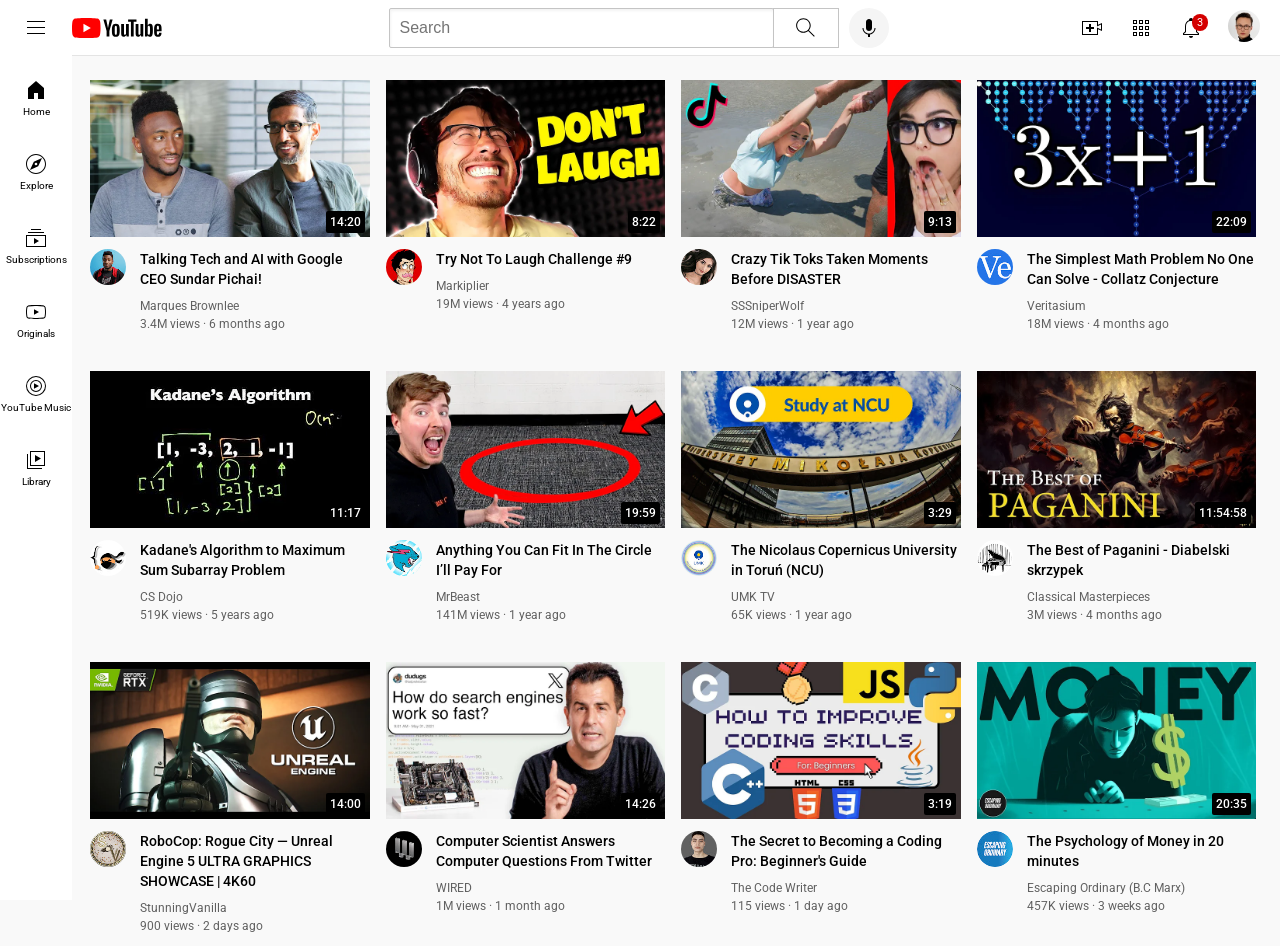
==== index.html @ 779883aa "adwd" ====
<!DOCTYPE html>
<html lang="en">
  <head>
    <meta charset="UTF-8" />
    <meta name="viewport" content="width=device-width, initial-scale=1.0" />
    <title>YouTube.com Clone</title>

    <link rel="preconnect" href="https://fonts.googleapis.com" />
    <link rel="preconnect" href="https://fonts.gstatic.com" crossorigin />
    <link
      href="https://fonts.googleapis.com/css2?family=Roboto:wght@400;500;700&display=swap"
      rel="stylesheet"
    />
    <link rel="stylesheet" type="text/css" href="styles/general.css"/>
    <link rel="stylesheet" type="text/css" href="styles/header.css"/>
    <link rel="stylesheet" type="text/css" href="styles/video.css"/>
    <link rel="stylesheet" type="text/css" href="styles/sidebar.css"/>
  </head>
  <body>
    <div class="header">
      <div class="left-section">
        <img class="hamburger-menu" src="icons/hamburger-menu.svg">
        <img class="youtube-logo" src="icons/youtube-logo.svg">
      </div>
      <div class="middle-section">
        <input class="search-bar" type="textbox" placeholder="Search" />
        <button class="search-button">
          <img class="search-icon" src="icons/search.svg">
          <div class="tooltip">Search</div>
        </button>
        <button class="voice-search-button">
          <img class="voice-search-icon" src="icons/voice-search-icon.svg">
          <div class="tooltip">Search with your voice</div>
        </button>
      </div>
      <div class="right-section">
        <div class="upload-icon-container">
          <img class="upload-icon" src="icons/upload.svg">
          <div class="tooltip">Create</div>
        </div>
        <div class="youtube-apps-container">
          <img class="youtube-apps-icon" src="icons/youtube-apps.svg">
          <div class="tooltip">YouTube apps</div>
        </div>
        <div class="notifications-icon-container">
          <div class="notification-incontainer">
            <img class="notification-icon" src="icons/notifications.svg">
            <div class="tooltip">Notifications</div>
          </div>
          <div class="notifications-count">3</div>
        </div>
        <a href="https://www.linkedin.com/in/albert-burkas/">
          <img class="current-user-picture" src="channel-pictures/my-profile-picture.jpg">
        </a>
      </div>
    </div>

    <div class="sidebar">
      <div class="sidebar-link">
        <img src="icons/home.svg">
        <div>Home</div>
      </div>
      <div class="sidebar-link">
        <img src="icons/explore.svg">
        <div>Explore</div>
      </div>
      <div class="sidebar-link">
        <img src="icons/subscriptions.svg">
        <div>Subscriptions</div>
      </div>
      <div class="sidebar-link">
        <img src="icons/originals.svg">
        <div>Originals</div>
      </div>
      <div class="sidebar-link">
        <img src="icons/youtube-music.svg">
        <div>YouTube Music</div>
      </div>
      <div class="sidebar-link">
        <img src="icons/library.svg">
        <div>Library</div>
      </div>
    </div>

    <div class="video-grid">
      <div class="video-preview">
        <div class="thumbnail-row">
          <a href="https://www.youtube.com/watch?v=n2RNcPRtAiY" target="_blank" class="video-title-link">
            <img class="thumbnail" src="./thumbnails/thumbnail-1.webp"/>
          </a>
          <div class="video-time">14:20</div>
        </div>
        <div class="video-info-grid">
          <div class="channel-picture">
            <img class="profile-picture" src="./channel-pictures/channel-1.jpeg"/>

            <div class="profile-tooltip">
              <img class="profile-picture-in-tooltip" src="./channel-pictures/channel-1.jpeg"/>
              <div>
                <div class="profile-name-tootlip">Marques Brownlee</div>
                <div class="profile-viewers-tooltip">15M subscribers</div>
              </div>
            </div>

          </div>
          <div class="video-info">
            <a href="https://www.youtube.com/watch?v=n2RNcPRtAiY" target="_blank" class="video-title-link">
              <p class="video-title">
                Talking Tech and AI with Google CEO Sundar Pichai!
              </p>
            </a>
            <p class="video-author">Marques Brownlee</p>
            <p class="video-stats">3.4M views &#183; 6 months ago</p>
          </div>
        </div>
      </div>
  
      <div class="video-preview">
        <div class="thumbnail-row">
          <a href="https://www.youtube.com/watch?v=mP0RAo9SKZk" target="_blank" class="video-title-link">
            <img class="thumbnail" src="/thumbnails/thumbnail-2.webp" />
          </a>
          <div class="video-time">8:22</div>
        </div>
        <div class="video-info-grid">
          <div class="channel-picture">
          <img class="profile-picture" src="/channel-pictures/channel-2.jpeg" ></img>

          <div class="profile-tooltip">
            <img class="profile-picture-in-tooltip" src="/channel-pictures/channel-2.jpeg" />
            <div>
              <div class="profile-name-tootlip">Markiplier</div>
              <div class="profile-viewers-tooltip">10M subscribers</div>
            </div>
          </div>

        </div>
          <div class="video-info">
            <a href="https://www.youtube.com/watch?v=mP0RAo9SKZk" target="_blank" class="video-title-link">
              <p class="video-title">
                Try Not To Laugh Challenge #9
              </p>
            </a>
            <p class="video-author">Markiplier</p>
            <p class="video-stats">19M views &#183; 4 years ago</p>
          </div>
        </div>
      </div>
  
      <div class="video-preview">
        <div class="thumbnail-row">
          <a href="https://www.youtube.com/watch?v=FgjPQQeTh1w" target="_blank" class="video-title-link">
            <img class="thumbnail" src="/thumbnails/thumbnail-3.webp" />
          </a>
          <div class="video-time">9:13</div>
        </div>
        <div class="video-info-grid">
          <div class="channel-picture">
            <img class="profile-picture" src="/channel-pictures/channel-3.jpeg" />

            <div class="profile-tooltip">
              <img class="profile-picture-in-tooltip" src="/channel-pictures/channel-3.jpeg" />
              <div>
                <div class="profile-name-tootlip">SSSniperWolf</div>
                <div class="profile-viewers-tooltip">5M subscribers</div>
              </div>
            </div>

          </div>
          <div class="video-info">
            <a href="https://www.youtube.com/watch?v=FgjPQQeTh1w" target="_blank" class="video-title-link">
              <p class="video-title">
                Crazy Tik Toks Taken Moments Before DISASTER
              </p>
            </a>
            <p class="video-author">SSSniperWolf</p>
            <p class="video-stats">12M views &#183; 1 year ago</p>
          </div>
        </div>
      </div>
  
      <div class="video-preview">
        <div class="thumbnail-row">
          <a href="https://www.youtube.com/watch?v=094y1Z2wpJg" target="_blank" class="video-title-link">
            <img class="thumbnail" src="/thumbnails/thumbnail-4.webp" />
          </a>
          <div class="video-time">22:09</div>
        </div>
        <div class="video-info-grid">
          <div class="channel-picture">
          <img class="profile-picture" src="/channel-pictures/channel-4.jpeg" ></img>

          <div class="profile-tooltip">
            <img class="profile-picture-in-tooltip" src="/channel-pictures/channel-4.jpeg" />
            <div>
              <div class="profile-name-tootlip">Veritasium</div>
              <div class="profile-viewers-tooltip">150M subscribers</div>
            </div>
          </div>

        </div>
          <div class="video-info">
            <a href="https://www.youtube.com/watch?v=094y1Z2wpJg" target="_blank" class="video-title-link">
              <p class="video-title">
                The Simplest Math Problem No One Can Solve - Collatz Conjecture
              </p>
            </a>
            <p class="video-author">Veritasium</p>
            <p class="video-stats">18M views &#183; 4 months ago</p>
          </div>
        </div>
      </div>
  
      <div class="video-preview">
        <div class="thumbnail-row">
          <a href="https://www.youtube.com/watch?v=86CQq3pKSUw" target="_blank" class="video-title-link">
            <img class="thumbnail" src="/thumbnails/thumbnail-5.webp" />
          </a>
          <div class="video-time">11:17</div>
        </div>
        <div class="video-info-grid">
          <div class="channel-picture">
            <img class="profile-picture" src="/channel-pictures/channel-5.jpeg" />

            <div class="profile-tooltip">
              <img class="profile-picture-in-tooltip" src="/channel-pictures/channel-5.jpeg" />
              <div>
                <div class="profile-name-tootlip">CS Dojo</div>
                <div class="profile-viewers-tooltip">1M subscribers</div>
              </div>
            </div>

          </div>
          <div class="video-info">
            <a href="https://www.youtube.com/watch?v=86CQq3pKSUw" target="_blank" class="video-title-link">
              <p class="video-title">
                Kadane's Algorithm to Maximum Sum Subarray Problem
              </p>
            </a>
            <p class="video-author">CS Dojo</p>
            <p class="video-stats">519K views &#183; 5 years ago</p>
          </div>
        </div>
      </div>
  
      <div class="video-preview">
        <div class="thumbnail-row">
          <a href="https://www.youtube.com/watch?v=yXWw0_UfSFg" target="_blank" class="video-title-link">
            <img class="thumbnail" src="/thumbnails/thumbnail-6.webp" />
          </a>
          <div class="video-time">19:59</div>
        </div>
        <div class="video-info-grid">
          <div class="channel-picture">
          <img class="profile-picture" src="/channel-pictures/channel-6.jpeg" ></img>

          <div class="profile-tooltip">
            <img class="profile-picture-in-tooltip" src="/channel-pictures/channel-6.jpeg" />
            <div>
              <div class="profile-name-tootlip">MrBeast</div>
              <div class="profile-viewers-tooltip">100M subscribers</div>
            </div>
          </div>

        </div>
          <div class="video-info">
            <a href="https://www.youtube.com/watch?v=yXWw0_UfSFg" target="_blank" class="video-title-link">
              <p class="video-title">
                Anything You Can Fit In The Circle I’ll Pay For
              </p>
            </a>
            <p class="video-author">MrBeast</p>
            <p class="video-stats">141M views &#183; 1 year ago</p>
          </div>
        </div>
      </div>
      
      <div class="video-preview">
        <div class="thumbnail-row">
          <a href="https://www.youtube.com/watch?v=UY3FBoRcEzM" target="_blank" class="video-title-link">
            <img class="thumbnail" src="/thumbnails/thumbnail-7.webp" />
          </a>
          <div class="video-time">3:29</div>
        </div>
        <div class="video-info-grid">
          <div class="channel-picture">
          <img class="profile-picture" src="/channel-pictures/channel-7.jpeg" ></img>

          <div class="profile-tooltip">
            <img class="profile-picture-in-tooltip" src="/channel-pictures/channel-7.jpeg" />
            <div>
              <div class="profile-name-tootlip">UMK TV</div>
              <div class="profile-viewers-tooltip">4.96K subscribers</div>
            </div>
          </div>

        </div>
          <div class="video-info">
            <a href="https://www.youtube.com/watch?v=yXWw0_UfSFg" target="_blank" class="video-title-link">
              <p class="video-title">
                The Nicolaus Copernicus University in Toruń (NCU)
              </p>
            </a>
            <p class="video-author">UMK TV</p>
            <p class="video-stats">65K views &#183; 1 year ago</p>
          </div>
        </div>
      </div>

      <div class="video-preview">
        <div class="thumbnail-row">
          <a href="https://www.youtube.com/watch?v=leIK1aUOF-Q" target="_blank" class="video-title-link">
            <img class="thumbnail" src="/thumbnails/thumbnail-8.webp" />
          </a>
          <div class="video-time">11:54:58</div>
        </div>
        <div class="video-info-grid">
          <div class="channel-picture">
          <img class="profile-picture" src="/channel-pictures/channel-8.jpeg" ></img>

          <div class="profile-tooltip">
            <img class="profile-picture-in-tooltip" src="/channel-pictures/channel-8.jpeg" />
            <div>
              <div class="profile-name-tootlip">Classical Masterpieces</div>
              <div class="profile-viewers-tooltip">175K subscribers</div>
            </div>
          </div>

        </div>
          <div class="video-info">
            <a href="https://www.youtube.com/watch?v=yXWw0_UfSFg" target="_blank" class="video-title-link">
              <p class="video-title">
                The Best of Paganini - Diabelski skrzypek
              </p>
            </a>
            <p class="video-author">Classical Masterpieces</p>
            <p class="video-stats">3M views &#183; 4 months ago</p>
          </div>
        </div>
      </div>

      <div class="video-preview">
        <div class="thumbnail-row">
          <a href="https://www.youtube.com/watch?v=aVVzvedMS9Q" target="_blank" class="video-title-link">
            <img class="thumbnail" src="/thumbnails/thumbnail-9.webp" />
          </a>
          <div class="video-time">14:00</div>
        </div>
        <div class="video-info-grid">
          <div class="channel-picture">
          <img class="profile-picture" src="/channel-pictures/channel-9.jpeg" ></img>

          <div class="profile-tooltip">
            <img class="profile-picture-in-tooltip" src="/channel-pictures/channel-9.jpeg" />
            <div>
              <div class="profile-name-tootlip">StunningVanilla</div>
              <div class="profile-viewers-tooltip">153 subscribers</div>
            </div>
          </div>

        </div>
          <div class="video-info">
            <a href="https://www.youtube.com/watch?v=yXWw0_UfSFg" target="_blank" class="video-title-link">
              <p class="video-title">
                RoboCop: Rogue City — Unreal Engine 5 ULTRA GRAPHICS SHOWCASE | 4K60
              </p>
            </a>
            <p class="video-author">StunningVanilla</p>
            <p class="video-stats">900 views &#183; 2 days ago</p>
          </div>
        </div>
      </div>

      <div class="video-preview">
        <div class="thumbnail-row">
          <a href="https://www.youtube.com/watch?v=QUNrBEhvXWQ" target="_blank" class="video-title-link">
            <img class="thumbnail" src="/thumbnails/thumbnail-10.webp" />
          </a>
          <div class="video-time">14:26</div>
        </div>
        <div class="video-info-grid">
          <div class="channel-picture">
          <img class="profile-picture" src="/channel-pictures/channel-10.jpeg" ></img>

          <div class="profile-tooltip">
            <img class="profile-picture-in-tooltip" src="/channel-pictures/channel-10.jpeg" />
            <div>
              <div class="profile-name-tootlip">WIRED</div>
              <div class="profile-viewers-tooltip">10,6 mln subscribers</div>
            </div>
          </div>

        </div>
          <div class="video-info">
            <a href="https://www.youtube.com/watch?v=yXWw0_UfSFg" target="_blank" class="video-title-link">
              <p class="video-title">
                Computer Scientist Answers Computer Questions From Twitter
              </p>
            </a>
            <p class="video-author">WIRED</p>
            <p class="video-stats">1M views &#183; 1 month ago</p>
          </div>
        </div>
      </div>

      <div class="video-preview">
        <div class="thumbnail-row">
          <a href="https://www.youtube.com/watch?v=jiCdhe3nKGI" target="_blank" class="video-title-link">
            <img class="thumbnail" src="/thumbnails/thumbnail-11.webp" />
          </a>
          <div class="video-time">3:19</div>
        </div>
        <div class="video-info-grid">
          <div class="channel-picture">
          <img class="profile-picture" src="/channel-pictures/channel-11.jpeg" ></img>

          <div class="profile-tooltip">
            <img class="profile-picture-in-tooltip" src="/channel-pictures/channel-11.jpeg" />
            <div>
              <div class="profile-name-tootlip">The Code Writer</div>
              <div class="profile-viewers-tooltip">49 subscribers</div>
            </div>
          </div>

        </div>
          <div class="video-info">
            <a href="https://www.youtube.com/watch?v=yXWw0_UfSFg" target="_blank" class="video-title-link">
              <p class="video-title">
                The Secret to Becoming a Coding Pro: Beginner's Guide
              </p>
            </a>
            <p class="video-author">The Code Writer</p>
            <p class="video-stats">115 views &#183; 1 day ago</p>
          </div>
        </div>
      </div>

      <div class="video-preview">
        <div class="thumbnail-row">
          <a href="https://www.youtube.com/watch?v=_5ecgEXLoCA" target="_blank" class="video-title-link">
            <img class="thumbnail" src="/thumbnails/thumbnail-12.webp" />
          </a>
          <div class="video-time">20:35</div>
        </div>
        <div class="video-info-grid">
          <div class="channel-picture">
          <img class="profile-picture" src="/channel-pictures/channel-12.jpeg" ></img>

          <div class="profile-tooltip">
            <img class="profile-picture-in-tooltip" src="/channel-pictures/channel-12.jpeg" />
            <div>
              <div class="profile-name-tootlip">Escaping Ordinary (B.C Marx)</div>
              <div class="profile-viewers-tooltip">1,07M subscribers</div>
            </div>
          </div>

        </div>
          <div class="video-info">
            <a href="https://www.youtube.com/watch?v=yXWw0_UfSFg" target="_blank" class="video-title-link">
              <p class="video-title">
                The Psychology of Money in 20 minutes
              </p>
            </a>
            <p class="video-author">Escaping Ordinary (B.C Marx)</p>
            <p class="video-stats">457K views &#183; 3 weeks ago</p>
          </div>
        </div>
      </div>

    </div>
  </body>
</html>
---- styles/general.css ----
p {
  margin-top: 0;
  margin-bottom: 0;
}
body {
  margin: 0;
  padding-top: 80px;
  padding-left: 90px;
  padding-right: 24px;
  background-color: rgb(249, 249, 249);
  font-family: Roboto, Arial;
}
---- styles/header.css ----
.header {
  height: 55px;
  display: flex;
  flex-direction: row;
  justify-content: space-between;
  position: fixed;
  top: 0;
  left: 0;
  right: 0;

  background-color: white;
  border-bottom-width: 1px;
  border-bottom-style: solid;
  border-bottom-color: rgb(228, 228, 228);

  z-index: 100;
}

.left-section {
  display: flex;
  align-items: center;
}

.hamburger-menu {
  height: 24px;
  margin-left: 24px;
  margin-right: 24px;
}

.youtube-logo {
  height: 20px;
}

.middle-section {
  flex: 1;
  margin-left: 70px;
  margin-right: 35px;
  max-width: 500px;
  display: flex;
  align-items: center;
}

.search-bar {
  flex: 1;
  height: 36px;
  padding-left: 10px;
  font-size: 16px;
  border: 1px solid rgb(196, 196, 196);
  border-radius: 2px;
  box-shadow: inset 1px 2px 3px rgba(0, 0, 0, 0.05);
  width: 0;
}

.search-bar::placeholder {
  font-size: 16px;
}

.search-button {
  height: 40px;
  width: 66px;
  background-color: white;
  border-width: 1px;
  border-style: solid;
  border-color: rgb(196, 196, 196);
  margin-left: -1px;
  margin-right: 10px;
  transition: 0.1s;
}

.search-button:hover {
  background-color: rgb(240, 240, 240);
}

.search-button,
.voice-search-button,
.upload-icon-container,
.youtube-apps-container,
.notification-incontainer {
  display: flex;
  position: relative;
  justify-content: center;
  align-items: center;
  cursor: pointer;
}

.search-button .tooltip,
.voice-search-button .tooltip,
.upload-icon-container .tooltip,
.youtube-apps-container .tooltip,
.notification-incontainer .tooltip {
  font-family: Roboto, Arial;
  position: absolute;
  background-color: grey;
  color: white;
  padding-top: 4px;
  padding-bottom: 4px;
  padding-left: 8px;
  padding-right: 8px;
  border-radius: 2px;
  font-size: 12px;
  bottom: -30px;
  opacity: 0;
  transition: opacity 0.15s;
  pointer-events: none;
  white-space: nowrap;
}

.search-button:hover .tooltip,
.voice-search-button:hover .tooltip,
.upload-icon-container:hover .tooltip,
.youtube-apps-container:hover .tooltip,
.notification-incontainer:hover .tooltip {
  opacity: 1;
}

.search-icon {
  height: 25px;
}

.voice-search-button {
  height: 40px;
  width: 40px;
  border-radius: 20px;
  border: none;
  background-color: rgb(245, 245, 245);
}

.voice-search-icon {
  height: 24px;
}

.right-section {
  width: 180px;
  display: flex;
  align-items: center;
  justify-content: space-between;
  margin-right: 20px;
  flex-shrink: 0;
}

.upload-icon {
  height: 24px;
}

.youtube-apps-icon {
  height: 24px;
}

.notification-icon {
  height: 24px;
}

.notifications-icon-container {
  position: relative;
}

.notifications-count {
  position: absolute;
  top: -2px;
  right: -5px;
  background-color: rgb(212, 0, 0);
  color: white;
  font-family: Roboto, Arial;
  font-size: 11px;
  padding-left: 5px;
  padding-right: 5px;
  padding-top: 2px;
  padding-bottom: 2px;
  border-radius: 10px;
}

.current-user-picture {
  height: 32px;
  border-radius: 16px;
  cursor: pointer;
}

.channel-picture {
  position: relative;
  display: inline-block;
}

.channel-picture:hover .profile-tooltip {
  opacity: 1;
}

.profile-tooltip {
  padding-top: 10px;
  padding-bottom: 10px;
  padding-left: 12px;
  padding-right: 12px;
  position: absolute;
  display: flex;
  width: 200px;
  align-items: center;
  background-color: white;
  box-shadow: 2px 3px 10px rgba(0, 0, 0, 0.15);
  border-radius: 6px;
  opacity: 0;
  pointer-events: none;
  transition: opacity 0.15s;
}

.profile-picture-in-tooltip {
  height: 55px;
  width: 55px;
  object-fit: cover;
  border-radius: 28px;
  margin-right: 8px;
}

.profile-name-tootlip {
  font-family: Roboto, Arial;
  font-weight: bold;
  font-size: 15px;
  margin-bottom: 3px;
}

.profile-viewers-tooltip {
  font-family: Roboto, Arial;
  color: rgb(97, 97, 97);
  font-size: 13px;
}
---- styles/video.css ----
.thumbnail {
  width: 100%;
}

.video-title {
  margin-top: 0;
  font-size: 14px;
  font-weight: 500;
  line-height: 20px;
  margin-bottom: 10px;
}

.video-info-grid {
  display: grid;
  grid-template-columns: 50px 1fr;
}

.profile-picture {
  width: 36px;
  border-radius: 50px;
}

.thumbnail-row {
  margin-bottom: 8px;
  position: relative;
}

.video-author,
.video-stats {
  font-size: 12px;
  color: rgb(96, 96, 96);
}
.video-author {
  margin-bottom: 4px;
}
.video-grid {
  display: grid;
  grid-template-columns: 1fr 1fr 1fr;
  column-gap: 16px;
  row-gap: 40px;
}

@media (max-width: 750px) {
  .video-grid {
    grid-template-columns: 1fr 1fr;
  }
}

@media (min-width: 751px) and (max-width: 999px) {
  .video-grid {
    grid-template-columns: 1fr 1fr 1fr;
  }
}

@media (min-width: 1000px) {
  .video-grid {
    grid-template-columns: 1fr 1fr 1fr 1fr;
  }
}

.video-time {
  background-color: black;
  color: white;
  position: absolute;
  bottom: 8px;
  right: 5px;
  font-size: 12px;
  font-weight: 500;
  padding: 4px;
  border-radius: 2px;
}

.video-title-link {
  text-decoration: none;
  color: black;
}
---- styles/sidebar.css ----
.sidebar {
  position: fixed;
  left: 0;
  bottom: 0;
  top: 55px;
  background-color: white;
  width: 72px;
  z-index: 200;
  padding-top: 5px;
}

.sidebar-link {
  height: 74px;
  display: flex;
  justify-content: center;
  align-items: center;
  flex-direction: column;
  cursor: pointer;
}

.sidebar-link:hover {
  background-color: rgb(228, 228, 228);
}

.sidebar-link img {
  height: 24px;
  margin-bottom: 4px;
}

.sidebar-link div {
  font-size: 10px;
}
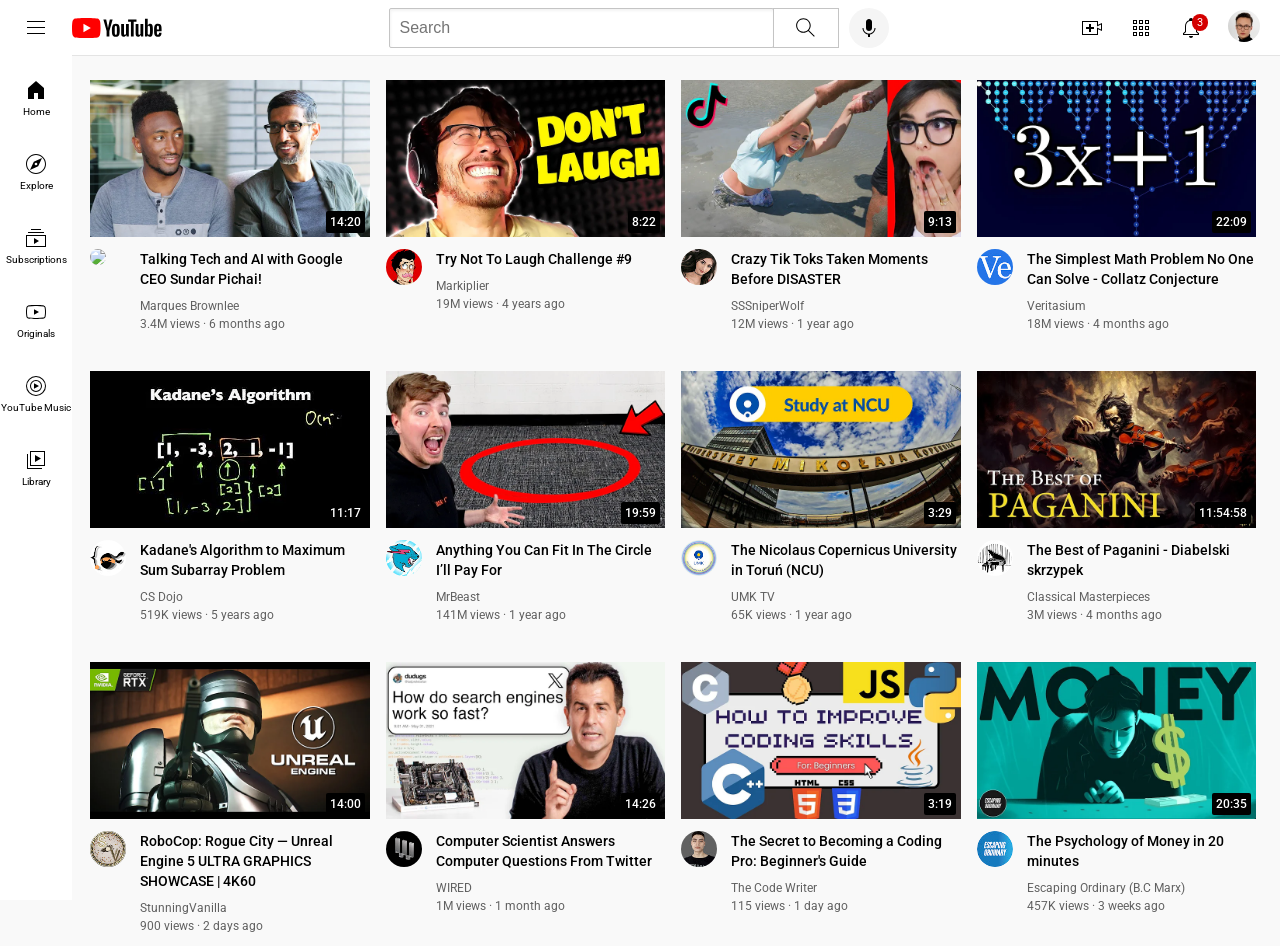
==== commit cd681505: "Update index.html" ====
--- a/index.html
+++ b/index.html
@@ -92,7 +92,7 @@
         </div>
         <div class="video-info-grid">
           <div class="channel-picture">
-            <img class="profile-picture" src="./channel-pictures/channel-1.jpeg"/>
+            <img class="profile-picture" src="./channel-pictures/channel-1.JPEG"/>
 
             <div class="profile-tooltip">
               <img class="profile-picture-in-tooltip" src="./channel-pictures/channel-1.jpeg"/>
@@ -118,7 +118,7 @@
       <div class="video-preview">
         <div class="thumbnail-row">
           <a href="https://www.youtube.com/watch?v=mP0RAo9SKZk" target="_blank" class="video-title-link">
-            <img class="thumbnail" src="/thumbnails/thumbnail-2.webp" />
+            <img class="thumbnail" src="./thumbnails/thumbnail-2.webp" />
           </a>
           <div class="video-time">8:22</div>
         </div>
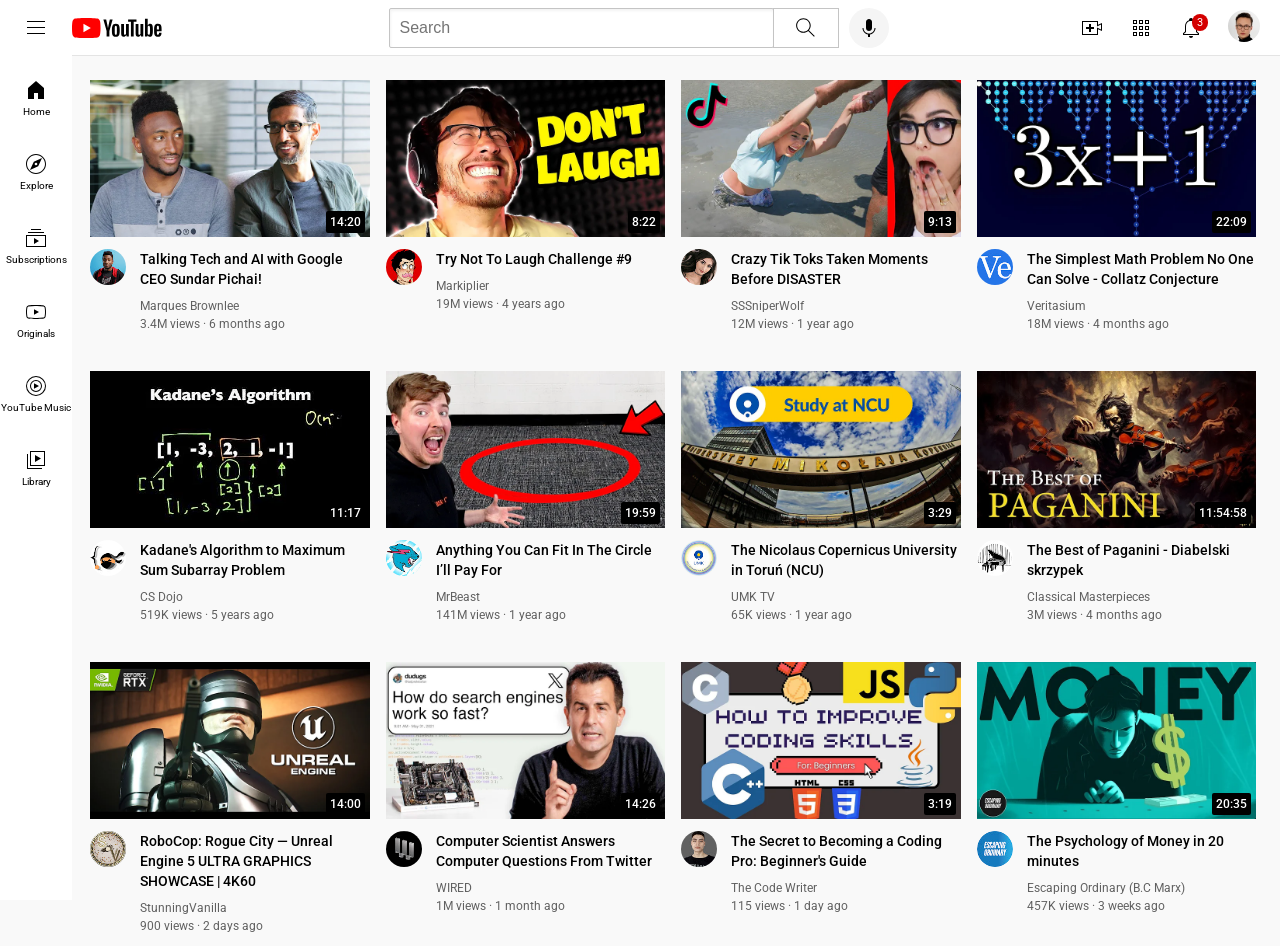
==== commit 9fa0e0ef: "added / before src" ====
--- a/index.html
+++ b/index.html
@@ -92,7 +92,7 @@
         </div>
         <div class="video-info-grid">
           <div class="channel-picture">
-            <img class="profile-picture" src="./channel-pictures/channel-1.JPEG"/>
+            <img class="profile-picture" src="./channel-pictures/channel-1.jpeg"/>
 
             <div class="profile-tooltip">
               <img class="profile-picture-in-tooltip" src="./channel-pictures/channel-1.jpeg"/>
@@ -124,10 +124,10 @@
         </div>
         <div class="video-info-grid">
           <div class="channel-picture">
-          <img class="profile-picture" src="/channel-pictures/channel-2.jpeg" ></img>
-
-          <div class="profile-tooltip">
-            <img class="profile-picture-in-tooltip" src="/channel-pictures/channel-2.jpeg" />
+          <img class="profile-picture" src="./channel-pictures/channel-2.jpeg" ></img>
+
+          <div class="profile-tooltip">
+            <img class="profile-picture-in-tooltip" src="./channel-pictures/channel-2.jpeg" />
             <div>
               <div class="profile-name-tootlip">Markiplier</div>
               <div class="profile-viewers-tooltip">10M subscribers</div>
@@ -150,16 +150,16 @@
       <div class="video-preview">
         <div class="thumbnail-row">
           <a href="https://www.youtube.com/watch?v=FgjPQQeTh1w" target="_blank" class="video-title-link">
-            <img class="thumbnail" src="/thumbnails/thumbnail-3.webp" />
+            <img class="thumbnail" src="./thumbnails/thumbnail-3.webp" />
           </a>
           <div class="video-time">9:13</div>
         </div>
         <div class="video-info-grid">
           <div class="channel-picture">
-            <img class="profile-picture" src="/channel-pictures/channel-3.jpeg" />
+            <img class="profile-picture" src="./channel-pictures/channel-3.jpeg" />
 
             <div class="profile-tooltip">
-              <img class="profile-picture-in-tooltip" src="/channel-pictures/channel-3.jpeg" />
+              <img class="profile-picture-in-tooltip" src="./channel-pictures/channel-3.jpeg" />
               <div>
                 <div class="profile-name-tootlip">SSSniperWolf</div>
                 <div class="profile-viewers-tooltip">5M subscribers</div>
@@ -182,16 +182,16 @@
       <div class="video-preview">
         <div class="thumbnail-row">
           <a href="https://www.youtube.com/watch?v=094y1Z2wpJg" target="_blank" class="video-title-link">
-            <img class="thumbnail" src="/thumbnails/thumbnail-4.webp" />
+            <img class="thumbnail" src="./thumbnails/thumbnail-4.webp" />
           </a>
           <div class="video-time">22:09</div>
         </div>
         <div class="video-info-grid">
           <div class="channel-picture">
-          <img class="profile-picture" src="/channel-pictures/channel-4.jpeg" ></img>
-
-          <div class="profile-tooltip">
-            <img class="profile-picture-in-tooltip" src="/channel-pictures/channel-4.jpeg" />
+          <img class="profile-picture" src="./channel-pictures/channel-4.jpeg" ></img>
+
+          <div class="profile-tooltip">
+            <img class="profile-picture-in-tooltip" src="./channel-pictures/channel-4.jpeg" />
             <div>
               <div class="profile-name-tootlip">Veritasium</div>
               <div class="profile-viewers-tooltip">150M subscribers</div>
@@ -214,16 +214,16 @@
       <div class="video-preview">
         <div class="thumbnail-row">
           <a href="https://www.youtube.com/watch?v=86CQq3pKSUw" target="_blank" class="video-title-link">
-            <img class="thumbnail" src="/thumbnails/thumbnail-5.webp" />
+            <img class="thumbnail" src="./thumbnails/thumbnail-5.webp" />
           </a>
           <div class="video-time">11:17</div>
         </div>
         <div class="video-info-grid">
           <div class="channel-picture">
-            <img class="profile-picture" src="/channel-pictures/channel-5.jpeg" />
+            <img class="profile-picture" src="./channel-pictures/channel-5.jpeg" />
 
             <div class="profile-tooltip">
-              <img class="profile-picture-in-tooltip" src="/channel-pictures/channel-5.jpeg" />
+              <img class="profile-picture-in-tooltip" src="./channel-pictures/channel-5.jpeg" />
               <div>
                 <div class="profile-name-tootlip">CS Dojo</div>
                 <div class="profile-viewers-tooltip">1M subscribers</div>
@@ -252,10 +252,10 @@
         </div>
         <div class="video-info-grid">
           <div class="channel-picture">
-          <img class="profile-picture" src="/channel-pictures/channel-6.jpeg" ></img>
-
-          <div class="profile-tooltip">
-            <img class="profile-picture-in-tooltip" src="/channel-pictures/channel-6.jpeg" />
+          <img class="profile-picture" src="./channel-pictures/channel-6.jpeg" ></img>
+
+          <div class="profile-tooltip">
+            <img class="profile-picture-in-tooltip" src="./channel-pictures/channel-6.jpeg" />
             <div>
               <div class="profile-name-tootlip">MrBeast</div>
               <div class="profile-viewers-tooltip">100M subscribers</div>
@@ -278,16 +278,16 @@
       <div class="video-preview">
         <div class="thumbnail-row">
           <a href="https://www.youtube.com/watch?v=UY3FBoRcEzM" target="_blank" class="video-title-link">
-            <img class="thumbnail" src="/thumbnails/thumbnail-7.webp" />
+            <img class="thumbnail" src="./thumbnails/thumbnail-7.webp" />
           </a>
           <div class="video-time">3:29</div>
         </div>
         <div class="video-info-grid">
           <div class="channel-picture">
-          <img class="profile-picture" src="/channel-pictures/channel-7.jpeg" ></img>
-
-          <div class="profile-tooltip">
-            <img class="profile-picture-in-tooltip" src="/channel-pictures/channel-7.jpeg" />
+          <img class="profile-picture" src="./channel-pictures/channel-7.jpeg" ></img>
+
+          <div class="profile-tooltip">
+            <img class="profile-picture-in-tooltip" src="./channel-pictures/channel-7.jpeg" />
             <div>
               <div class="profile-name-tootlip">UMK TV</div>
               <div class="profile-viewers-tooltip">4.96K subscribers</div>
@@ -310,16 +310,16 @@
       <div class="video-preview">
         <div class="thumbnail-row">
           <a href="https://www.youtube.com/watch?v=leIK1aUOF-Q" target="_blank" class="video-title-link">
-            <img class="thumbnail" src="/thumbnails/thumbnail-8.webp" />
+            <img class="thumbnail" src="./thumbnails/thumbnail-8.webp" />
           </a>
           <div class="video-time">11:54:58</div>
         </div>
         <div class="video-info-grid">
           <div class="channel-picture">
-          <img class="profile-picture" src="/channel-pictures/channel-8.jpeg" ></img>
-
-          <div class="profile-tooltip">
-            <img class="profile-picture-in-tooltip" src="/channel-pictures/channel-8.jpeg" />
+          <img class="profile-picture" src="./channel-pictures/channel-8.jpeg" ></img>
+
+          <div class="profile-tooltip">
+            <img class="profile-picture-in-tooltip" src="./channel-pictures/channel-8.jpeg" />
             <div>
               <div class="profile-name-tootlip">Classical Masterpieces</div>
               <div class="profile-viewers-tooltip">175K subscribers</div>
@@ -342,16 +342,16 @@
       <div class="video-preview">
         <div class="thumbnail-row">
           <a href="https://www.youtube.com/watch?v=aVVzvedMS9Q" target="_blank" class="video-title-link">
-            <img class="thumbnail" src="/thumbnails/thumbnail-9.webp" />
+            <img class="thumbnail" src="./thumbnails/thumbnail-9.webp" />
           </a>
           <div class="video-time">14:00</div>
         </div>
         <div class="video-info-grid">
           <div class="channel-picture">
-          <img class="profile-picture" src="/channel-pictures/channel-9.jpeg" ></img>
-
-          <div class="profile-tooltip">
-            <img class="profile-picture-in-tooltip" src="/channel-pictures/channel-9.jpeg" />
+          <img class="profile-picture" src="./channel-pictures/channel-9.jpeg" ></img>
+
+          <div class="profile-tooltip">
+            <img class="profile-picture-in-tooltip" src="./channel-pictures/channel-9.jpeg" />
             <div>
               <div class="profile-name-tootlip">StunningVanilla</div>
               <div class="profile-viewers-tooltip">153 subscribers</div>
@@ -374,16 +374,16 @@
       <div class="video-preview">
         <div class="thumbnail-row">
           <a href="https://www.youtube.com/watch?v=QUNrBEhvXWQ" target="_blank" class="video-title-link">
-            <img class="thumbnail" src="/thumbnails/thumbnail-10.webp" />
+            <img class="thumbnail" src="./thumbnails/thumbnail-10.webp" />
           </a>
           <div class="video-time">14:26</div>
         </div>
         <div class="video-info-grid">
           <div class="channel-picture">
-          <img class="profile-picture" src="/channel-pictures/channel-10.jpeg" ></img>
-
-          <div class="profile-tooltip">
-            <img class="profile-picture-in-tooltip" src="/channel-pictures/channel-10.jpeg" />
+          <img class="profile-picture" src="./channel-pictures/channel-10.jpeg" ></img>
+
+          <div class="profile-tooltip">
+            <img class="profile-picture-in-tooltip" src="./channel-pictures/channel-10.jpeg" />
             <div>
               <div class="profile-name-tootlip">WIRED</div>
               <div class="profile-viewers-tooltip">10,6 mln subscribers</div>
@@ -406,16 +406,16 @@
       <div class="video-preview">
         <div class="thumbnail-row">
           <a href="https://www.youtube.com/watch?v=jiCdhe3nKGI" target="_blank" class="video-title-link">
-            <img class="thumbnail" src="/thumbnails/thumbnail-11.webp" />
+            <img class="thumbnail" src="./thumbnails/thumbnail-11.webp" />
           </a>
           <div class="video-time">3:19</div>
         </div>
         <div class="video-info-grid">
           <div class="channel-picture">
-          <img class="profile-picture" src="/channel-pictures/channel-11.jpeg" ></img>
-
-          <div class="profile-tooltip">
-            <img class="profile-picture-in-tooltip" src="/channel-pictures/channel-11.jpeg" />
+          <img class="profile-picture" src="./channel-pictures/channel-11.jpeg" ></img>
+
+          <div class="profile-tooltip">
+            <img class="profile-picture-in-tooltip" src="./channel-pictures/channel-11.jpeg" />
             <div>
               <div class="profile-name-tootlip">The Code Writer</div>
               <div class="profile-viewers-tooltip">49 subscribers</div>
@@ -438,16 +438,16 @@
       <div class="video-preview">
         <div class="thumbnail-row">
           <a href="https://www.youtube.com/watch?v=_5ecgEXLoCA" target="_blank" class="video-title-link">
-            <img class="thumbnail" src="/thumbnails/thumbnail-12.webp" />
+            <img class="thumbnail" src="./thumbnails/thumbnail-12.webp" />
           </a>
           <div class="video-time">20:35</div>
         </div>
         <div class="video-info-grid">
           <div class="channel-picture">
-          <img class="profile-picture" src="/channel-pictures/channel-12.jpeg" ></img>
-
-          <div class="profile-tooltip">
-            <img class="profile-picture-in-tooltip" src="/channel-pictures/channel-12.jpeg" />
+          <img class="profile-picture" src="./channel-pictures/channel-12.jpeg" ></img>
+
+          <div class="profile-tooltip">
+            <img class="profile-picture-in-tooltip" src="./channel-pictures/channel-12.jpeg" />
             <div>
               <div class="profile-name-tootlip">Escaping Ordinary (B.C Marx)</div>
               <div class="profile-viewers-tooltip">1,07M subscribers</div>
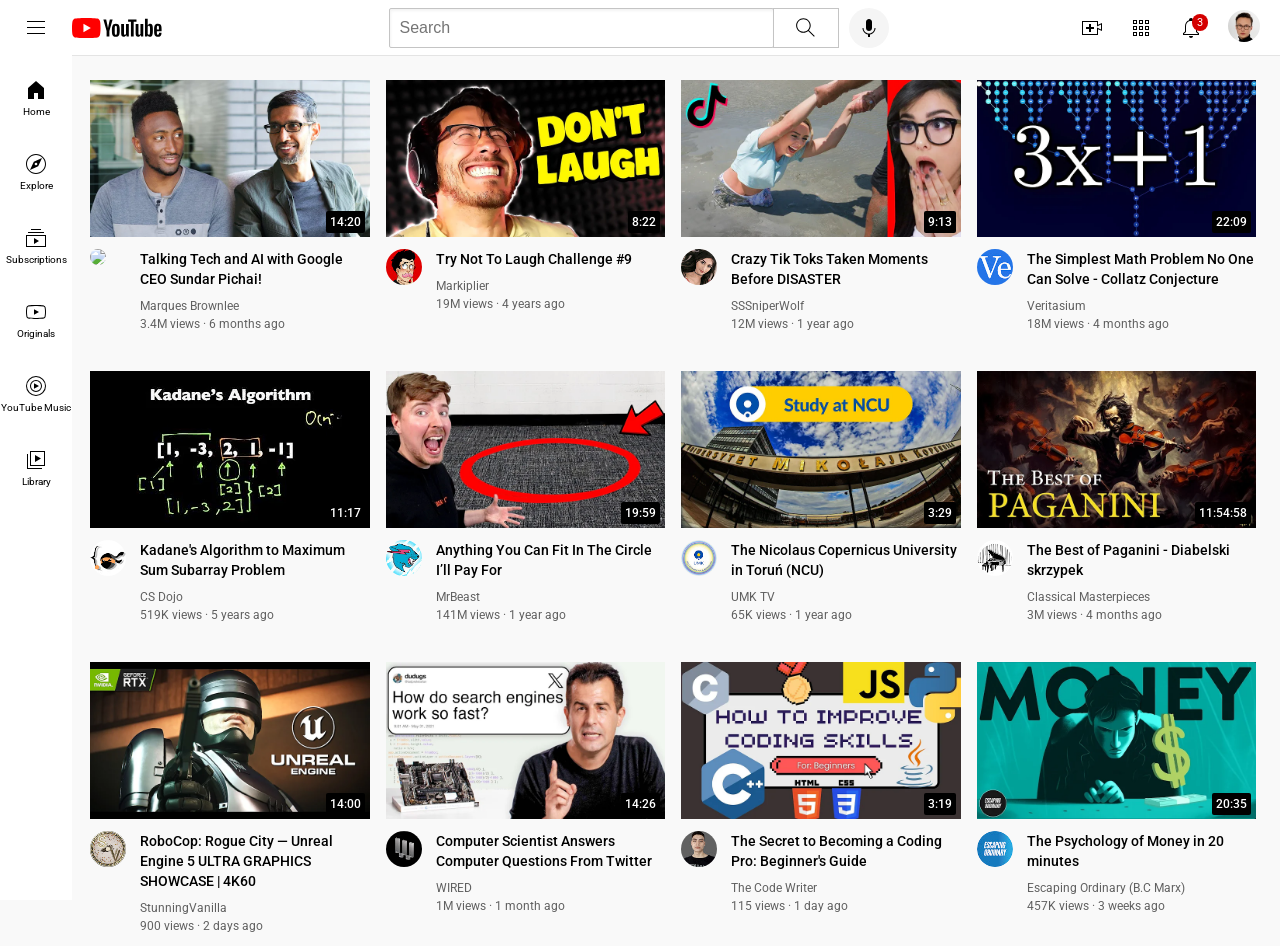
==== commit 3f84acb0: "Merge branch 'YouTube_Clone_Project' of https://github.com/ABurkas/YouTube_Clone_Project into YouTub" ====
--- a/index.html
+++ b/index.html
@@ -92,10 +92,10 @@
         </div>
         <div class="video-info-grid">
           <div class="channel-picture">
-            <img class="profile-picture" src="./channel-pictures/channel-1.jpeg"/>
+            <img class="profile-picture" src="./channel-pictures/channel-1.JPEG"/>
 
             <div class="profile-tooltip">
-              <img class="profile-picture-in-tooltip" src="./channel-pictures/channel-1.jpeg"/>
+              <img class="profile-picture-in-tooltip" src="./channel-pictures/channel-1.JPEG"/>
               <div>
                 <div class="profile-name-tootlip">Marques Brownlee</div>
                 <div class="profile-viewers-tooltip">15M subscribers</div>
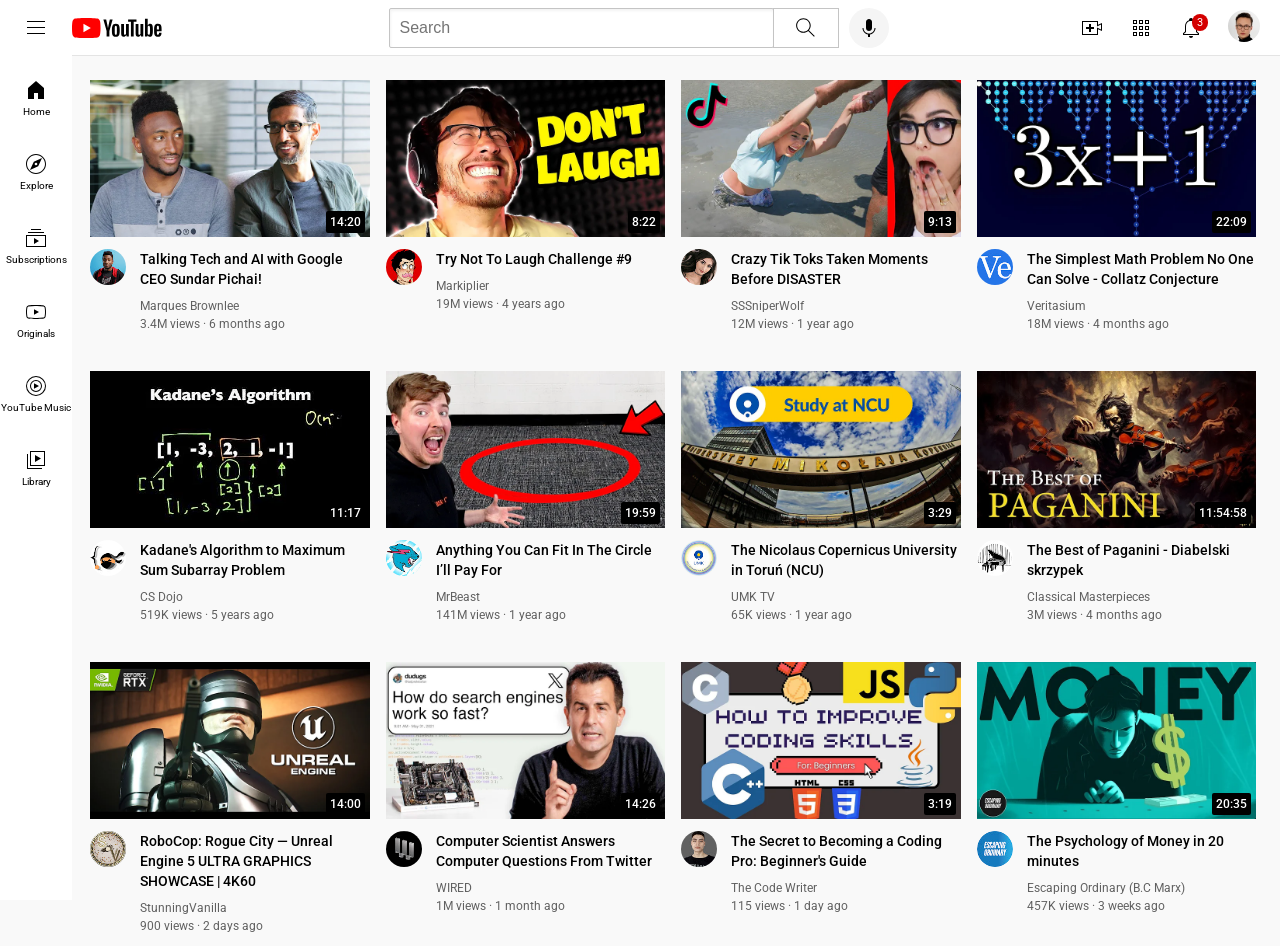
==== commit 4704b8c3: "Update index.html" ====
--- a/index.html
+++ b/index.html
@@ -92,10 +92,10 @@
         </div>
         <div class="video-info-grid">
           <div class="channel-picture">
-            <img class="profile-picture" src="./channel-pictures/channel-1.JPEG"/>
+            <img class="profile-picture" src="./channel-pictures/channel-1.jpeg"/>
 
             <div class="profile-tooltip">
-              <img class="profile-picture-in-tooltip" src="./channel-pictures/channel-1.JPEG"/>
+              <img class="profile-picture-in-tooltip" src="./channel-pictures/channel-1.jpeg"/>
               <div>
                 <div class="profile-name-tootlip">Marques Brownlee</div>
                 <div class="profile-viewers-tooltip">15M subscribers</div>
@@ -246,7 +246,7 @@
       <div class="video-preview">
         <div class="thumbnail-row">
           <a href="https://www.youtube.com/watch?v=yXWw0_UfSFg" target="_blank" class="video-title-link">
-            <img class="thumbnail" src="/thumbnails/thumbnail-6.webp" />
+            <img class="thumbnail" src="./thumbnails/thumbnail-6.webp" />
           </a>
           <div class="video-time">19:59</div>
         </div>
